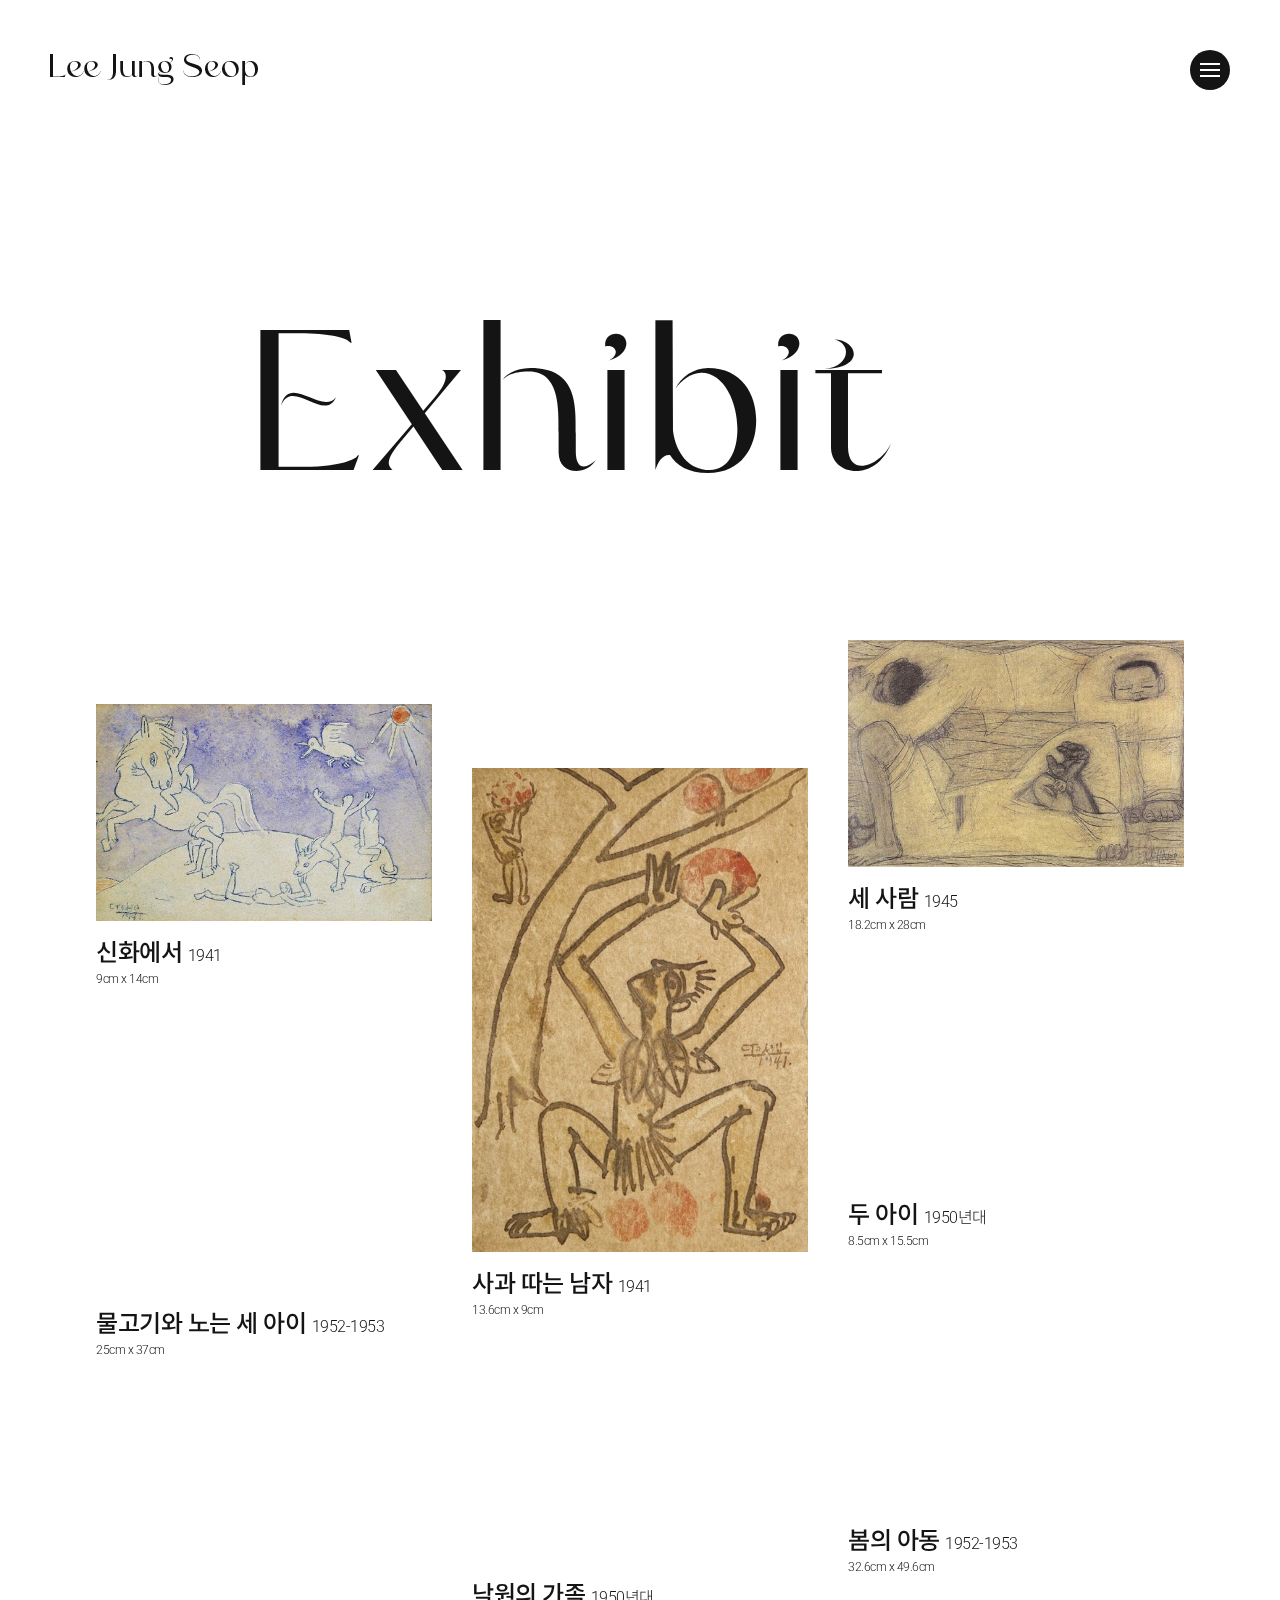
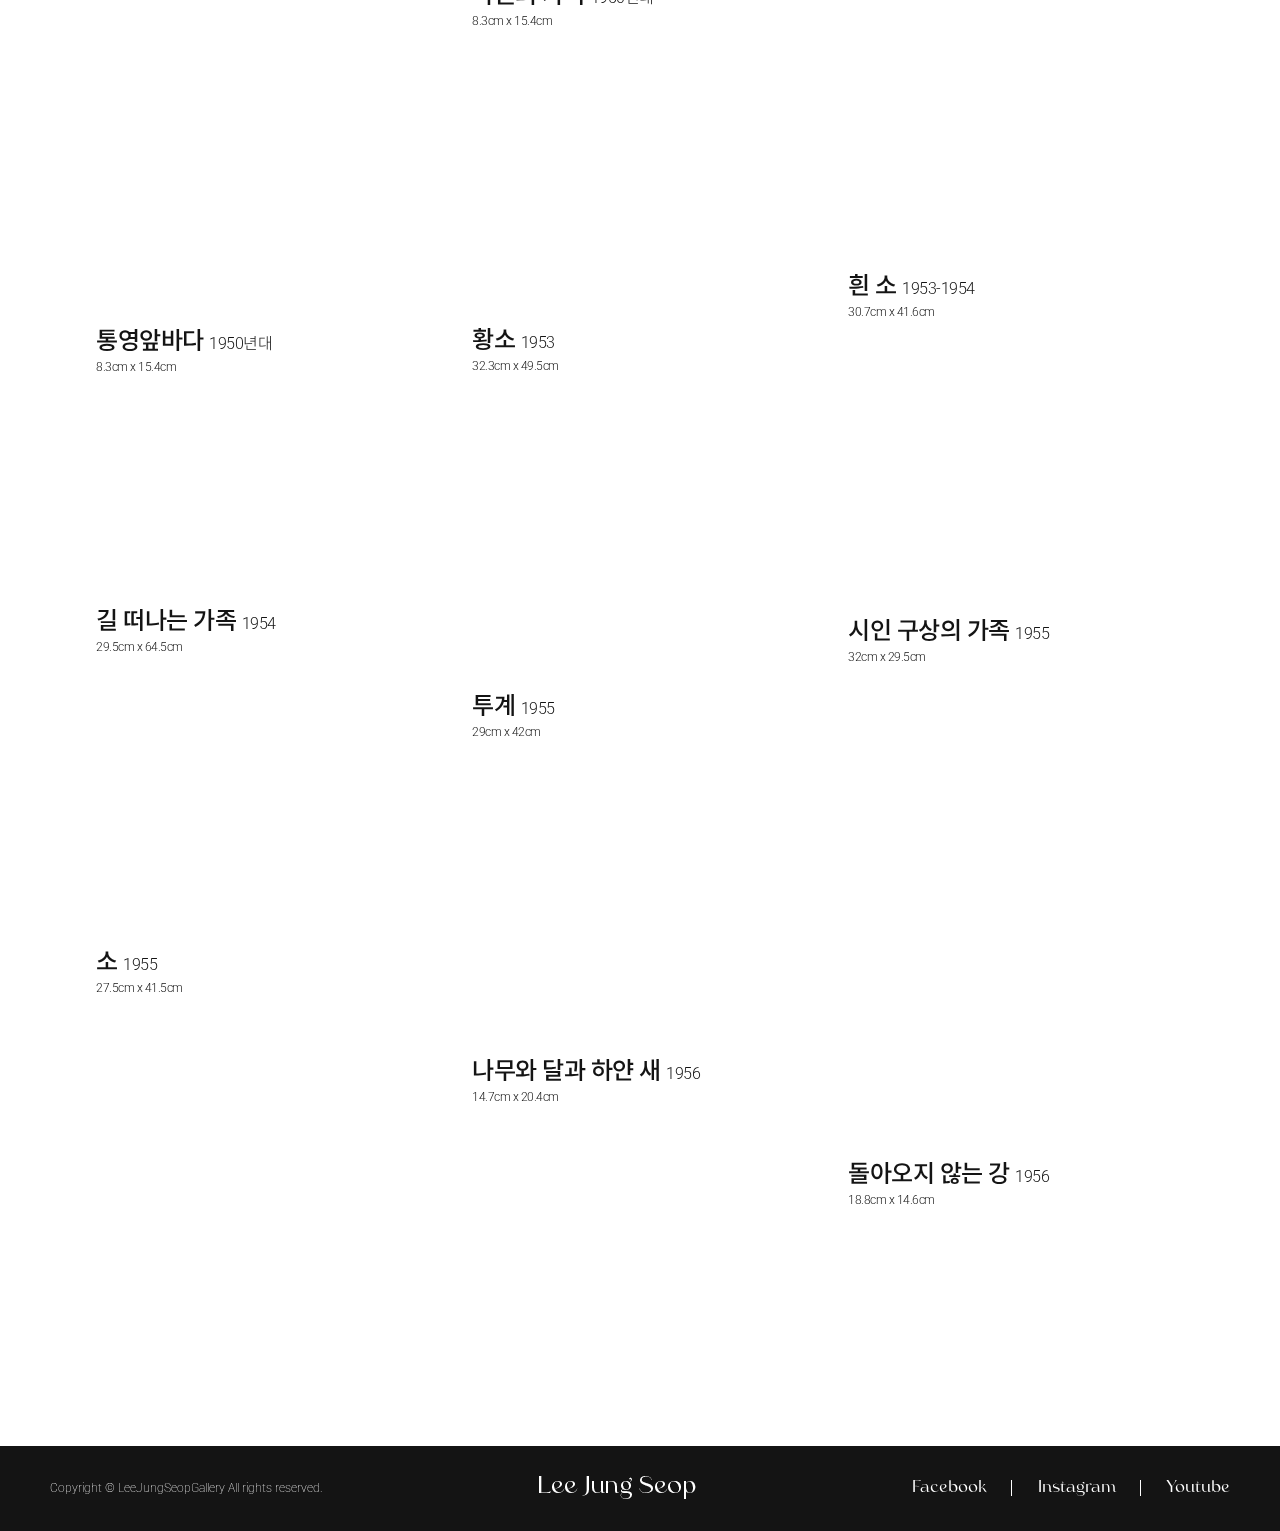
==== exhibit.html @ b24f0c72 "frist" ====
<!DOCTYPE html>
<html lang="en">
<head>
    <meta charset="UTF-8">
    <meta http-equiv="X-UA-Compatible" content="IE=edge">
    <meta name="viewport" content="width=device-width, initial-scale=1.0">
    <title>Lee Jung Seop Gallery</title>
    <script defer src="https://code.jquery.com/jquery-1.12.4.min.js"></script>
    <script defer src="https://unpkg.com/swiper@8/swiper-bundle.min.js"></script>
    <script defer src="js/common.js"></script>
    <script defer src="js/exhibit.js"></script>
    <link rel="stylesheet" href="https://unpkg.com/swiper@8/swiper-bundle.min.css"/>
    <link rel="stylesheet" href="css/import.css">
    <link rel="stylesheet" href="css/common.css">
    <link rel="stylesheet" href="css/exhibit.css">
</head>
<body>
    <header>
        <h1>
            <a href="./index.html"><img src="images/logo_bk.png" alt="logo_image"></a>
        </h1>
        <div class="menu">
            <span></span>
            <span></span>
            <span></span>
        </div>
    </header>

    <div class="menu_box">
        <div class="menu">
            <span></span>
            <span></span>
            <span></span>
        </div>
        <nav>
            <ul>
                <li><a href="./information.html" id="information" class="font">Info</a></li>
                <li><a href="./history.html" id="history" class="font">History</a></li>
                <li><a href="./exhibit.html" id="exhibit" class="font active">Exhibit</a></li>
            </ul>
        </nav>
        <div class="img_wrap">
            <div class="img_box information">
                <img src="images/nav_01.jpg" alt="Info_image">
            </div>
            <div class="img_box history">
                <img src="images/nav_02.jpg" alt="History_image">
            </div>
            <div class="img_box exhibit active">
                <img src="images/nav_03.jpg" alt="Exhibit_image">
            </div>
        </div>
    </div>
    
    <div class="cursor">
            <span></span>
            <span class="font">view</span>
        </div>
    </div>

    <section>
        <h3 class="font">Exhibit</h3>
        <div class="inner">
            <div class="first">
                <ul>
                    <li class="exhibit_01">
                        <figure>                            
                            <div class="img_box">
                                <img src="images/exhibit_01.jpg" alt="exhibit_images">
                            </div>
                            <figcaption>
                                <dl>
                                    <dt>신화에서 <span>1941</span></dt>
                                    <dd>9cm x 14cm</dd>
                                </dl>
                            </figcaption>        
                        </figure>
                    </li>
                    <li class="exhibit_02">
                        <figure>                            
                            <div class="img_box">
                                <img src="images/exhibit_02.jpg" alt="exhibit_images">
                            </div>
                            <figcaption>
                                <dl>
                                    <dt>물고기와 노는 세 아이 <span>1952-1953</span></dt>
                                    <dd>25cm x 37cm</dd>
                                </dl>
                            </figcaption>        
                        </figure>
                    </li>
                    <li class="exhibit_03">
                        <figure>                            
                            <div class="img_box">
                                <img src="images/exhibit_03.jpg" alt="exhibit_images">
                            </div>
                            <figcaption>
                                <dl>
                                    <dt>통영앞바다 <span>1950년대</span></dt>
                                    <dd>8.3cm x 15.4cm</dd>
                                </dl>
                            </figcaption>        
                        </figure>
                    </li>
                    <li class="exhibit_04">
                        <figure>                            
                            <div class="img_box">
                                <img src="images/exhibit_04.jpg" alt="exhibit_images">
                            </div>
                            <figcaption>
                                <dl>
                                    <dt>길 떠나는 가족 <span>1954</span></dt>
                                    <dd>29.5cm x 64.5cm</dd>
                                </dl>
                            </figcaption>        
                        </figure>
                    </li>
                    <li class="exhibit_05">
                        <figure>                            
                            <div class="img_box">
                                <img src="images/exhibit_05.jpg" alt="exhibit_images">
                            </div>
                            <figcaption>
                                <dl>
                                    <dt>소 <span>1955</span></dt>
                                    <dd>27.5cm x 41.5cm</dd>
                                </dl>
                            </figcaption>        
                        </figure>
                    </li>
                </ul>
            </div>
            <div class="middle">
                <ul>
                    <li class="exhibit_06">
                        <figure>                            
                            <div class="img_box">
                                <img src="images/exhibit_06.jpg" alt="exhibit_images">
                            </div>
                            <figcaption>
                                <dl>
                                    <dt>사과 따는 남자 <span>1941</span></dt>
                                    <dd>13.6cm x 9cm</dd>
                                </dl>
                            </figcaption>        
                        </figure>
                    </li>
                    <li class="exhibit_07">
                        <figure>                            
                            <div class="img_box">
                                <img src="images/exhibit_07.jpg" alt="exhibit_images">
                            </div>
                            <figcaption>
                                <dl>
                                    <dt>낙원의 가족 <span>1950년대</span></dt>
                                    <dd>8.3cm x 15.4cm</dd>
                                </dl>
                            </figcaption>        
                        </figure>
                    </li>
                    <li class="exhibit_08">
                        <figure>                            
                            <div class="img_box">
                                <img src="images/exhibit_08.jpg" alt="exhibit_images">
                            </div>
                            <figcaption>
                                <dl>
                                    <dt>황소 <span>1953</span></dt>
                                    <dd>32.3cm x 49.5cm</dd>
                                </dl>
                            </figcaption>        
                        </figure>
                    </li>
                    <li class="exhibit_09">
                        <figure>                            
                            <div class="img_box">
                                <img src="images/exhibit_09.jpg" alt="exhibit_images">
                            </div>
                            <figcaption>
                                <dl>
                                    <dt>투계 <span>1955</span></dt>
                                    <dd>29cm x 42cm</dd>
                                </dl>
                            </figcaption>        
                        </figure>
                    </li>
                    <li class="exhibit_10">
                        <figure>                            
                            <div class="img_box">
                                <img src="images/exhibit_10.jpg" alt="exhibit_images">
                            </div>
                            <figcaption>
                                <dl>
                                    <dt>나무와 달과 하얀 새 <span>1956</span></dt>
                                    <dd>14.7cm x 20.4cm</dd>
                                </dl>
                            </figcaption>        
                        </figure>
                    </li>
                </ul>
            </div>
            <div class="last">
                <ul>
                    <li class="exhibit_11">
                        <figure>                            
                            <div class="img_box">
                                <img src="images/exhibit_11.jpg" alt="exhibit_images">
                            </div>
                            <figcaption>
                                <dl>
                                    <dt>세 사람 <span>1945</span></dt>
                                    <dd>18.2cm x 28cm</dd>
                                </dl>
                            </figcaption>        
                        </figure>
                    </li>
                    <li class="exhibit_12">
                        <figure>                            
                            <div class="img_box">
                                <img src="images/exhibit_12.jpg" alt="exhibit_images">
                            </div>
                            <figcaption>
                                <dl>
                                    <dt>두 아이 <span>1950년대</span></dt>
                                    <dd>8.5cm x 15.5cm</dd>
                                </dl>
                            </figcaption>        
                        </figure>
                    </li>
                    <li class="exhibit_13">
                        <figure>                            
                            <div class="img_box">
                                <img src="images/exhibit_13.jpg" alt="exhibit_images">
                            </div>
                            <figcaption>
                                <dl>
                                    <dt>봄의 아동 <span>1952-1953</span></dt>
                                    <dd>32.6cm x 49.6cm</dd>
                                </dl>
                            </figcaption>        
                        </figure>
                    </li>
                    <li class="exhibit_14">
                        <figure>                            
                            <div class="img_box">
                                <img src="images/exhibit_14.jpg" alt="exhibit_images">
                            </div>
                            <figcaption>
                                <dl>
                                    <dt>흰 소 <span>1953-1954</span></dt>
                                    <dd>30.7cm x 41.6cm</dd>
                                </dl>
                            </figcaption>        
                        </figure>
                    </li>
                    <li class="exhibit_15">
                        <figure>                            
                            <div class="img_box">
                                <img src="images/exhibit_15.jpg" alt="exhibit_images">
                            </div>
                            <figcaption>
                                <dl>
                                    <dt>시인 구상의 가족 <span>1955</span></dt>
                                    <dd>32cm x 29.5cm</dd>
                                </dl>
                            </figcaption>        
                        </figure>
                    </li>
                    <li class="exhibit_16">
                        <figure>                            
                            <div class="img_box">
                                <img src="images/exhibit_16.jpg" alt="exhibit_images">
                            </div>
                            <figcaption>
                                <dl>
                                    <dt>돌아오지 않는 강 <span>1956</span></dt>
                                    <dd>18.8cm x 14.6cm</dd>
                                </dl>
                            </figcaption>        
                        </figure>
                    </li>
                </ul>
            </div>
        </div>
        <div class="view">
            <ul>
                <li class="exhibit_01">
                    <div class="logo">
                        <img src="images/logo_w.png" alt="logo_image">
                    </div>
                    <div class="img_box">
                        <img src="images/exhibit_02.jpg" alt="exhibit_view_image">
                    </div>
                    <div class="text">
                        <div>
                            <div class="tit">
                                <h4>물고기와 노는 세 아이</h4>
                                <span>1952-1953</span>
                            </div>
                            <dl>
                                <dt>기법</dt>
                                <dd>종이에 유채, 연필</dd>
                            </dl>                            
                            <dl>
                                <dt>크기</dt>
                                <dd>25cm x 37cm</dd>
                            </dl>  
                            <p>생을 일찍 마감한 첫째 아들에 대한 안타까움,<br>아내와 함께 일본으로 넘어간 두 아들을 그리워하는<br>이중섭의 속마음을 담아냈음을 알 수 있다.</p>                          
                        </div>
                        <span class="font">01</span>
                    </div>
                </li>
                <li class="exhibit_02">
                    <div class="logo">
                        <img src="images/logo_w.png" alt="logo_image">
                    </div>
                    <div class="img_box">
                        <img src="images/exhibit_02.jpg" alt="exhibit_view_image">
                    </div>
                    <div class="text">
                        <div>
                            <div class="tit">
                                <h4>물고기와 노는 세 아이</h4>
                                <span>1952-1953</span>
                            </div>
                            <dl>
                                <dt>기법</dt>
                                <dd>종이에 유채, 연필</dd>
                            </dl>                            
                            <dl>
                                <dt>크기</dt>
                                <dd>25cm x 37cm</dd>
                            </dl>  
                            <p>생을 일찍 마감한 첫째 아들에 대한 안타까움,<br>아내와 함께 일본으로 넘어간 두 아들을 그리워하는<br>이중섭의 속마음을 담아냈음을 알 수 있다.</p>                          
                        </div>
                        <span class="font">02</span>
                    </div>
                </li>
                <li class="exhibit_03">
                    <div class="logo">
                        <img src="images/logo_w.png" alt="logo_image">
                    </div>
                    <div class="img_box">
                        <img src="images/exhibit_02.jpg" alt="exhibit_view_image">
                    </div>
                    <div class="text">
                        <div>
                            <div class="tit">
                                <h4>물고기와 노는 세 아이</h4>
                                <span>1952-1953</span>
                            </div>
                            <dl>
                                <dt>기법</dt>
                                <dd>종이에 유채, 연필</dd>
                            </dl>                            
                            <dl>
                                <dt>크기</dt>
                                <dd>25cm x 37cm</dd>
                            </dl>  
                            <p>생을 일찍 마감한 첫째 아들에 대한 안타까움,<br>아내와 함께 일본으로 넘어간 두 아들을 그리워하는<br>이중섭의 속마음을 담아냈음을 알 수 있다.</p>                          
                        </div>
                        <span class="font">03</span>
                    </div>
                </li>
                <li class="exhibit_04">
                    <div class="logo">
                        <img src="images/logo_w.png" alt="logo_image">
                    </div>
                    <div class="img_box">
                        <img src="images/exhibit_02.jpg" alt="exhibit_view_image">
                    </div>
                    <div class="text">
                        <div>
                            <div class="tit">
                                <h4>물고기와 노는 세 아이</h4>
                                <span>1952-1953</span>
                            </div>
                            <dl>
                                <dt>기법</dt>
                                <dd>종이에 유채, 연필</dd>
                            </dl>                            
                            <dl>
                                <dt>크기</dt>
                                <dd>25cm x 37cm</dd>
                            </dl>  
                            <p>생을 일찍 마감한 첫째 아들에 대한 안타까움,<br>아내와 함께 일본으로 넘어간 두 아들을 그리워하는<br>이중섭의 속마음을 담아냈음을 알 수 있다.</p>                          
                        </div>
                        <span class="font">04</span>
                    </div>
                </li>
                <li class="exhibit_05">
                    <div class="logo">
                        <img src="images/logo_w.png" alt="logo_image">
                    </div>
                    <div class="img_box">
                        <img src="images/exhibit_02.jpg" alt="exhibit_view_image">
                    </div>
                    <div class="text">
                        <div>
                            <div class="tit">
                                <h4>물고기와 노는 세 아이</h4>
                                <span>1952-1953</span>
                            </div>
                            <dl>
                                <dt>기법</dt>
                                <dd>종이에 유채, 연필</dd>
                            </dl>                            
                            <dl>
                                <dt>크기</dt>
                                <dd>25cm x 37cm</dd>
                            </dl>  
                            <p>생을 일찍 마감한 첫째 아들에 대한 안타까움,<br>아내와 함께 일본으로 넘어간 두 아들을 그리워하는<br>이중섭의 속마음을 담아냈음을 알 수 있다.</p>                          
                        </div>
                        <span class="font">05</span>
                    </div>
                </li>
                <li class="exhibit_06">
                    <div class="logo">
                        <img src="images/logo_w.png" alt="logo_image">
                    </div>
                    <div class="img_box">
                        <img src="images/exhibit_02.jpg" alt="exhibit_view_image">
                    </div>
                    <div class="text">
                        <div>
                            <div class="tit">
                                <h4>물고기와 노는 세 아이</h4>
                                <span>1952-1953</span>
                            </div>
                            <dl>
                                <dt>기법</dt>
                                <dd>종이에 유채, 연필</dd>
                            </dl>                            
                            <dl>
                                <dt>크기</dt>
                                <dd>25cm x 37cm</dd>
                            </dl>  
                            <p>생을 일찍 마감한 첫째 아들에 대한 안타까움,<br>아내와 함께 일본으로 넘어간 두 아들을 그리워하는<br>이중섭의 속마음을 담아냈음을 알 수 있다.</p>                          
                        </div>
                        <span class="font">06</span>
                    </div>
                </li>
                <li class="exhibit_07">
                    <div class="logo">
                        <img src="images/logo_w.png" alt="logo_image">
                    </div>
                    <div class="img_box">
                        <img src="images/exhibit_02.jpg" alt="exhibit_view_image">
                    </div>
                    <div class="text">
                        <div>
                            <div class="tit">
                                <h4>물고기와 노는 세 아이</h4>
                                <span>1952-1953</span>
                            </div>
                            <dl>
                                <dt>기법</dt>
                                <dd>종이에 유채, 연필</dd>
                            </dl>                            
                            <dl>
                                <dt>크기</dt>
                                <dd>25cm x 37cm</dd>
                            </dl>  
                            <p>생을 일찍 마감한 첫째 아들에 대한 안타까움,<br>아내와 함께 일본으로 넘어간 두 아들을 그리워하는<br>이중섭의 속마음을 담아냈음을 알 수 있다.</p>                          
                        </div>
                        <span class="font">07</span>
                    </div>
                </li>
                <li class="exhibit_08">
                    <div class="logo">
                        <img src="images/logo_w.png" alt="logo_image">
                    </div>
                    <div class="img_box">
                        <img src="images/exhibit_02.jpg" alt="exhibit_view_image">
                    </div>
                    <div class="text">
                        <div>
                            <div class="tit">
                                <h4>물고기와 노는 세 아이</h4>
                                <span>1952-1953</span>
                            </div>
                            <dl>
                                <dt>기법</dt>
                                <dd>종이에 유채, 연필</dd>
                            </dl>                            
                            <dl>
                                <dt>크기</dt>
                                <dd>25cm x 37cm</dd>
                            </dl>  
                            <p>생을 일찍 마감한 첫째 아들에 대한 안타까움,<br>아내와 함께 일본으로 넘어간 두 아들을 그리워하는<br>이중섭의 속마음을 담아냈음을 알 수 있다.</p>                          
                        </div>
                        <span class="font">08</span>
                    </div>
                </li>
                <li class="exhibit_09">
                    <div class="logo">
                        <img src="images/logo_w.png" alt="logo_image">
                    </div>
                    <div class="img_box">
                        <img src="images/exhibit_02.jpg" alt="exhibit_view_image">
                    </div>
                    <div class="text">
                        <div>
                            <div class="tit">
                                <h4>물고기와 노는 세 아이</h4>
                                <span>1952-1953</span>
                            </div>
                            <dl>
                                <dt>기법</dt>
                                <dd>종이에 유채, 연필</dd>
                            </dl>                            
                            <dl>
                                <dt>크기</dt>
                                <dd>25cm x 37cm</dd>
                            </dl>  
                            <p>생을 일찍 마감한 첫째 아들에 대한 안타까움,<br>아내와 함께 일본으로 넘어간 두 아들을 그리워하는<br>이중섭의 속마음을 담아냈음을 알 수 있다.</p>                          
                        </div>
                        <span class="font">09</span>
                    </div>
                </li>
                <li class="exhibit_10">
                    <div class="logo">
                        <img src="images/logo_w.png" alt="logo_image">
                    </div>
                    <div class="img_box">
                        <img src="images/exhibit_02.jpg" alt="exhibit_view_image">
                    </div>
                    <div class="text">
                        <div>
                            <div class="tit">
                                <h4>물고기와 노는 세 아이</h4>
                                <span>1952-1953</span>
                            </div>
                            <dl>
                                <dt>기법</dt>
                                <dd>종이에 유채, 연필</dd>
                            </dl>                            
                            <dl>
                                <dt>크기</dt>
                                <dd>25cm x 37cm</dd>
                            </dl>  
                            <p>생을 일찍 마감한 첫째 아들에 대한 안타까움,<br>아내와 함께 일본으로 넘어간 두 아들을 그리워하는<br>이중섭의 속마음을 담아냈음을 알 수 있다.</p>                          
                        </div>
                        <span class="font">10</span>
                    </div>
                </li>
                <li class="exhibit_11">
                    <div class="logo">
                        <img src="images/logo_w.png" alt="logo_image">
                    </div>
                    <div class="img_box">
                        <img src="images/exhibit_02.jpg" alt="exhibit_view_image">
                    </div>
                    <div class="text">
                        <div>
                            <div class="tit">
                                <h4>물고기와 노는 세 아이</h4>
                                <span>1952-1953</span>
                            </div>
                            <dl>
                                <dt>기법</dt>
                                <dd>종이에 유채, 연필</dd>
                            </dl>                            
                            <dl>
                                <dt>크기</dt>
                                <dd>25cm x 37cm</dd>
                            </dl>  
                            <p>생을 일찍 마감한 첫째 아들에 대한 안타까움,<br>아내와 함께 일본으로 넘어간 두 아들을 그리워하는<br>이중섭의 속마음을 담아냈음을 알 수 있다.</p>                          
                        </div>
                        <span class="font">11</span>
                    </div>
                </li>
                <li class="exhibit_12">
                    <div class="logo">
                        <img src="images/logo_w.png" alt="logo_image">
                    </div>
                    <div class="img_box">
                        <img src="images/exhibit_02.jpg" alt="exhibit_view_image">
                    </div>
                    <div class="text">
                        <div>
                            <div class="tit">
                                <h4>물고기와 노는 세 아이</h4>
                                <span>1952-1953</span>
                            </div>
                            <dl>
                                <dt>기법</dt>
                                <dd>종이에 유채, 연필</dd>
                            </dl>                            
                            <dl>
                                <dt>크기</dt>
                                <dd>25cm x 37cm</dd>
                            </dl>  
                            <p>생을 일찍 마감한 첫째 아들에 대한 안타까움,<br>아내와 함께 일본으로 넘어간 두 아들을 그리워하는<br>이중섭의 속마음을 담아냈음을 알 수 있다.</p>                          
                        </div>
                        <span class="font">12</span>
                    </div>
                </li>
                <li class="exhibit_13">
                    <div class="logo">
                        <img src="images/logo_w.png" alt="logo_image">
                    </div>
                    <div class="img_box">
                        <img src="images/exhibit_02.jpg" alt="exhibit_view_image">
                    </div>
                    <div class="text">
                        <div>
                            <div class="tit">
                                <h4>물고기와 노는 세 아이</h4>
                                <span>1952-1953</span>
                            </div>
                            <dl>
                                <dt>기법</dt>
                                <dd>종이에 유채, 연필</dd>
                            </dl>                            
                            <dl>
                                <dt>크기</dt>
                                <dd>25cm x 37cm</dd>
                            </dl>  
                            <p>생을 일찍 마감한 첫째 아들에 대한 안타까움,<br>아내와 함께 일본으로 넘어간 두 아들을 그리워하는<br>이중섭의 속마음을 담아냈음을 알 수 있다.</p>                          
                        </div>
                        <span class="font">13</span>
                    </div>
                </li>
                <li class="exhibit_14">
                    <div class="logo">
                        <img src="images/logo_w.png" alt="logo_image">
                    </div>
                    <div class="img_box">
                        <img src="images/exhibit_02.jpg" alt="exhibit_view_image">
                    </div>
                    <div class="text">
                        <div>
                            <div class="tit">
                                <h4>물고기와 노는 세 아이</h4>
                                <span>1952-1953</span>
                            </div>
                            <dl>
                                <dt>기법</dt>
                                <dd>종이에 유채, 연필</dd>
                            </dl>                            
                            <dl>
                                <dt>크기</dt>
                                <dd>25cm x 37cm</dd>
                            </dl>  
                            <p>생을 일찍 마감한 첫째 아들에 대한 안타까움,<br>아내와 함께 일본으로 넘어간 두 아들을 그리워하는<br>이중섭의 속마음을 담아냈음을 알 수 있다.</p>                          
                        </div>
                        <span class="font">14</span>
                    </div>
                </li>
                <li class="exhibit_15">
                    <div class="logo">
                        <img src="images/logo_w.png" alt="logo_image">
                    </div>
                    <div class="img_box">
                        <img src="images/exhibit_02.jpg" alt="exhibit_view_image">
                    </div>
                    <div class="text">
                        <div>
                            <div class="tit">
                                <h4>물고기와 노는 세 아이</h4>
                                <span>1952-1953</span>
                            </div>
                            <dl>
                                <dt>기법</dt>
                                <dd>종이에 유채, 연필</dd>
                            </dl>                            
                            <dl>
                                <dt>크기</dt>
                                <dd>25cm x 37cm</dd>
                            </dl>  
                            <p>생을 일찍 마감한 첫째 아들에 대한 안타까움,<br>아내와 함께 일본으로 넘어간 두 아들을 그리워하는<br>이중섭의 속마음을 담아냈음을 알 수 있다.</p>                          
                        </div>
                        <span class="font">15</span>
                    </div>
                </li>
                <li class="exhibit_16">
                    <div class="logo">
                        <img src="images/logo_w.png" alt="logo_image">
                    </div>
                    <div class="img_box">
                        <img src="images/exhibit_02.jpg" alt="exhibit_view_image">
                    </div>
                    <div class="text">
                        <div>
                            <div class="tit">
                                <h4>물고기와 노는 세 아이</h4>
                                <span>1952-1953</span>
                            </div>
                            <dl>
                                <dt>기법</dt>
                                <dd>종이에 유채, 연필</dd>
                            </dl>                            
                            <dl>
                                <dt>크기</dt>
                                <dd>25cm x 37cm</dd>
                            </dl>  
                            <p>생을 일찍 마감한 첫째 아들에 대한 안타까움,<br>아내와 함께 일본으로 넘어간 두 아들을 그리워하는<br>이중섭의 속마음을 담아냈음을 알 수 있다.</p>                          
                        </div>
                        <span class="font">16</span>
                    </div>
                </li>
            </ul>
        </div>
    </section>

    <footer>
        <p>Copyright © LeeJungSeopGallery All rights reserved.</p>
        <h2>
            <a href="./index.html"><img src="images/logo_w.png" alt="logo_image"></a>
        </h2>
        <nav>
            <ul>
                <li><a href="###" class="font">Facebook</a></li>
                <li><a href="###" class="font">Instagram</a></li>
                <li><a href="###" class="font">Youtube</a></li>
            </ul>
        </nav>
    </footer>
</body>
</html>
---- css/import.css ----
@import url("reset.css");
@import url("font.css");
---- css/common.css ----
*{box-sizing: border-box;}
html{font-size: 62.5%;}
body{overflow-x: hidden;}
body::-webkit-scrollbar{width: 8px;}
body::-webkit-scrollbar-track{background-color: transparent;}
body::-webkit-scrollbar-thumb{border-radius: 8px; background-color: #969696;}
    
.font{font-family: 'Argue DEMO'; letter-spacing: -2px;}

header{position: fixed; z-index: 999; width: 100%; padding: 5.0rem 5.0rem 0; display: flex; align-items: center; justify-content: space-between;}
header h1{display: inline-block;}
header h1 a{display: inline-block;}
header h1 a img{width: 100%;}
header .menu{display: flex; flex-direction: column; justify-content: center; align-items: center; width: 40px; height: 40px; border-radius: 40px; background-color: #141414; cursor: pointer;}
header .menu span{display: block; width: 20px; height: 2px; background-color: #fff;}
header .menu span:not(:last-child){margin-bottom: 4px;}

.menu_box{position: fixed; z-index: -999; width: 100%; height: 100%; background-color: #141414; transition-duration: 0.6s; opacity: 0;}
.menu_box .menu{position: absolute; z-index: 9999; top: 5.0rem; right: 5.0rem; display: flex; flex-direction: column; justify-content: center; align-items: center; width: 40px; height: 40px; border-radius: 40px; background-color: #141414; cursor: pointer; transition-duration: 0.6s;}
.menu_box .menu span{display: block; width: 20px; height: 2px; background-color: #fff; transition-duration: 0.6s;}
.menu_box .menu span:not(:last-child){margin-bottom: 4px;}
.menu_box nav{position: relative; width: 100%; height: 100%;}
.menu_box nav ul{position: absolute; top: 50%; transform: translateY(-50%); width: 100%; padding: 0 9.6rem;}
.menu_box nav ul li{display: block; padding: 6.4rem 0 2.0rem;}
.menu_box nav ul li:not(:last-child){border-bottom: 1px solid #969696;}
.menu_box nav ul li a{display: inline-block; font-size: 20.0rem; color: #fff; transition-duration: 0.4s;}
.menu_box nav ul li a:hover,.menu_box nav ul li a.active{color: #141414; text-shadow: -1px -1px 0 #fff, 1px -1px 0 #fff, -1px 1px 0 #fff, 1px 1px 0 #fff; }
.menu_box .img_wrap .img_box{position: absolute; top: 50%; right: 24.4rem; transform: translateY(-50%); transition-duration: 0.4s; opacity: 0;}
.menu_box .img_wrap .img_box.active{opacity: 1;}
.menu_box .img_wrap .img_box img{width: 100%;}
.menu_box.active{z-index: 9999; opacity: 1;}
.menu_box.active .menu{border: 1px solid #fff;}
.menu_box.active .menu span:nth-child(1){transform: rotate(45deg) translate3d(4px,3px,0);}
.menu_box.active .menu span:nth-child(2){opacity: 0;}
.menu_box.active .menu span:nth-child(3){transform: rotate(-45deg) translate3d(5px,-5px,0);}

.cursor{position: absolute; z-index: 9999; display: flex; align-items: center; justify-content: center; opacity: 0;}
.cursor span:nth-child(1){width: 32px; height: 32px; border-radius: 200px; background-color: #141414; transition-duration: 0.6s;}
.cursor span:nth-child(2){position: absolute; color: #fff; font-size: 2.4rem; text-align: center; transform: translateY(20px); opacity: 0;}
.cursor.active span:nth-child(1){width: 120px; height: 120px;}
.cursor.active span:nth-child(2){transform: translateY(0px); transition-duration: 0.6s; transition-delay: 0.3s; opacity: 1;}

section{padding: 32.0rem 0 24.0rem;}
section h3{padding: 0 0 12.0rem 24.4rem; font-size: 20.0rem; transform: translateY(80px); transition-duration: 0.6s; opacity: 0;}
section h3.active{transform: translateY(0px); opacity: 1;}

footer{display: flex; align-items: center; justify-content: space-between; padding: 3.0rem 5.0rem; background-color: #141414;}
footer p{color: #fff; font-size: 1.2rem; font-weight: 100; letter-spacing: 0;}
footer h2 a{display: inline-block;}
footer h2 a img{width: 100%;}
footer nav ul li{display: inline-block;}
footer nav ul li:nth-child(1) a{padding: 0 2.4rem 0 0; border-right: 1px solid #fff;}
footer nav ul li:nth-child(2) a{padding: 0 2.4rem 0 2.4rem; border-right: 1px solid #fff;}
footer nav ul li:nth-child(3) a{padding: 0 0 0 2.4rem;}
footer nav ul li a.font{color: #fff; font-size: 1.6rem; letter-spacing: 0px;}
---- css/exhibit.css ----
html, body{height: 100%;}
section .inner{display: flex; justify-content: space-between; padding: 0 9.6rem;}
section .inner > div:not(:last-child){margin-right: 4.0rem;}
section .inner > div ul li:not(:last-child){margin-bottom: 6.4rem;}
section .inner > div ul li figure .img_box{margin-bottom: 1.6rem; display: inline-block; overflow: hidden; transform: translateY(80px); transition-duration: 0.6s; opacity: 0;}
section .inner > div ul li figure .img_box img{width: 100%; transform: scale(1.15); transition-duration: 0.6s; transition-delay: 0.6s; cursor: pointer;}
section .inner > div ul li figure .img_box img:hover{transform: scale(1.1); transition-duration: 0.6s;}
section .inner > div.first ul li:first-child figure .img_box img{transition-delay: 0.9s;}
section .inner > div.middle ul li:first-child figure .img_box{transition-delay: 0.3s;}
section .inner > div.middle ul li:first-child figure .img_box img{transition-delay: 0.9s;}
section .inner > div.last ul li:first-child figure .img_box{transition-delay: 0.6s;}
section .inner > div.last ul li:first-child figure .img_box img{transition-delay: 0.9s;}
section .inner > div ul li figure figcaption{cursor: pointer;}
section .inner > div ul li figure figcaption dl dt{margin-bottom: 0.8rem; font-size: 2.4rem; font-weight: 500;}
section .inner > div ul li figure figcaption dl dt span{font-size: 1.6rem;}
section .inner > div ul li figure figcaption dl dd{font-size: 1.2rem;}
section .inner .first{padding-top: 6.4rem;}
section .inner .middle{padding-top: 12.8rem;}
section .view{display: none; position: fixed; z-index: 999; top: 0; left: 0; width: 100%; height: 100%; background-color: #141414;}
section .view ul{display: flex; justify-content: center; align-items: center; width: 100%; height: 100%;}
section .view ul li{display: none; width: 100%; height: 100%;}
section .view ul li .logo{display: flex; align-items: center; justify-content: center; width: 9.6rem; height: 100%;}
section .view ul li .logo img{width: auto; transform: rotate(-90deg);}
section .view ul li .img_box{overflow: hidden; display: flex; align-items: center; justify-content: center; width: 59.17%;}
section .view ul li .img_box img{transform: scale(2.5); object-fit: cover;}
section .view ul li .text{position: relative; width: 35.83%; margin-top: 16.0rem; border: 1px solid #969696; border-width: 1px 0 0;}
section .view ul li .text > div{padding: 12.0rem 0 16.0rem 12.0rem; border: 1px solid #969696; border-width: 0 0 1px;} 
section .view ul li .text > div .tit{margin-bottom: 6.4rem;}
section .view ul li .text > div .tit h4{margin-bottom: 1.6rem; color: #fff; font-size: 3.2rem; font-weight: 500;}
section .view ul li .text > div .tit span{color: #fff; font-size: 1.6rem;}
section .view ul li .text > div dl:nth-of-type(1){margin-bottom: 2.4rem;}
section .view ul li .text > div dl:nth-of-type(2){margin-bottom: 6.4rem;}
section .view ul li .text > div dl dt{display: inline-block; margin-right: 2.4rem; color: #fff; font-size: 1.6rem; font-weight: 500;}
section .view ul li .text > div dl dd{display: inline-block; color: #fff; font-size: 1.6rem;}
section .view ul li .text > div p{color: #fff; font-size: 1.6rem; line-height: 2.8rem;}
section .view ul li .text > span{position: absolute; bottom: -64px; left: 12.0rem; color: #fff; font-size: 20.0rem;}

/* active */
section .inner > div .img_box.active{transform: translateY(0px); opacity: 1;}
section .inner > div .img_box.active img{transform: scale(1.0);}
section .view ul li.active{display: flex;}



/* 
슬라이드 애니메이션 속도 불규칙(js 로딩 문제)
스크롤 시 마우스 이미지 끊김
더보기 부모 라인 덮을 수 있는지
view 이미지 오브젝트핏 안됨 / 마우스 이동 시 이미지 따라가기
mouseClick li 클릭 시 class명 attr, 한번 클릭 시 정상, 두번클릭 시 active 붙음
*/
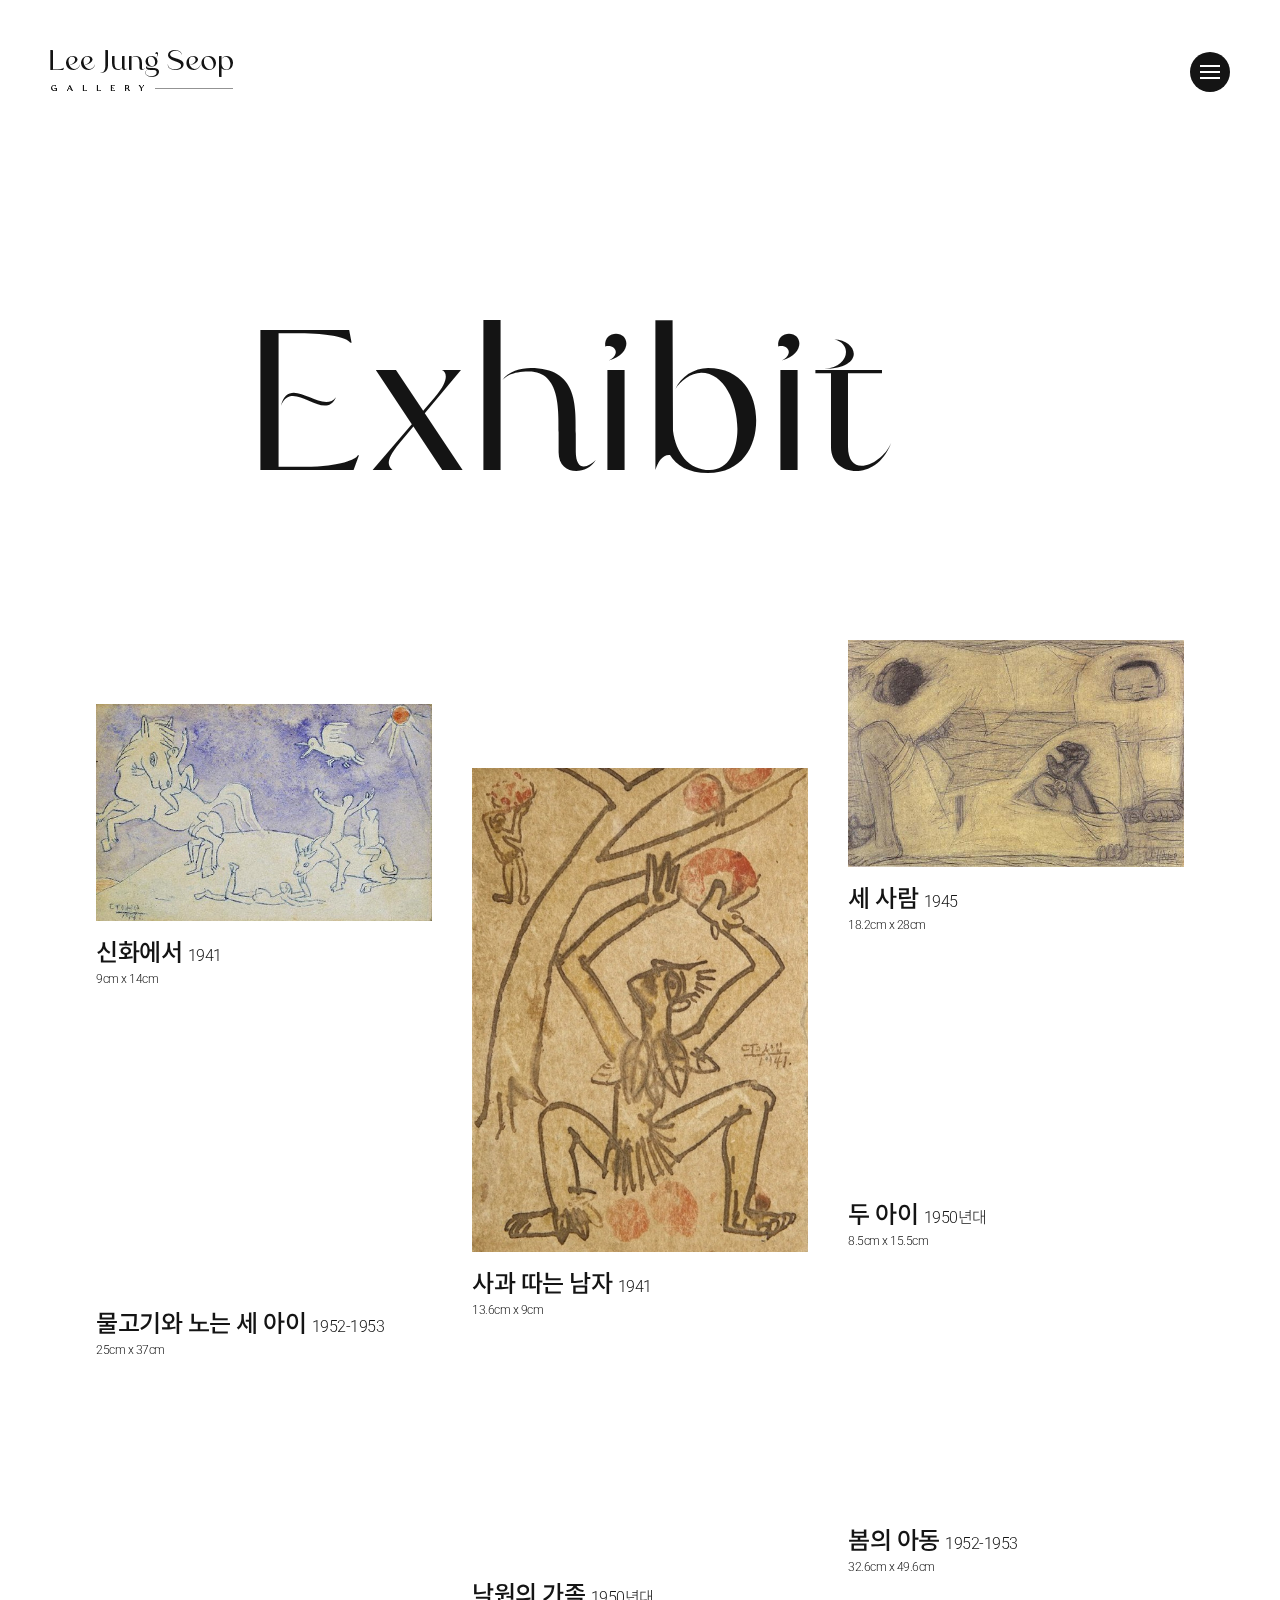
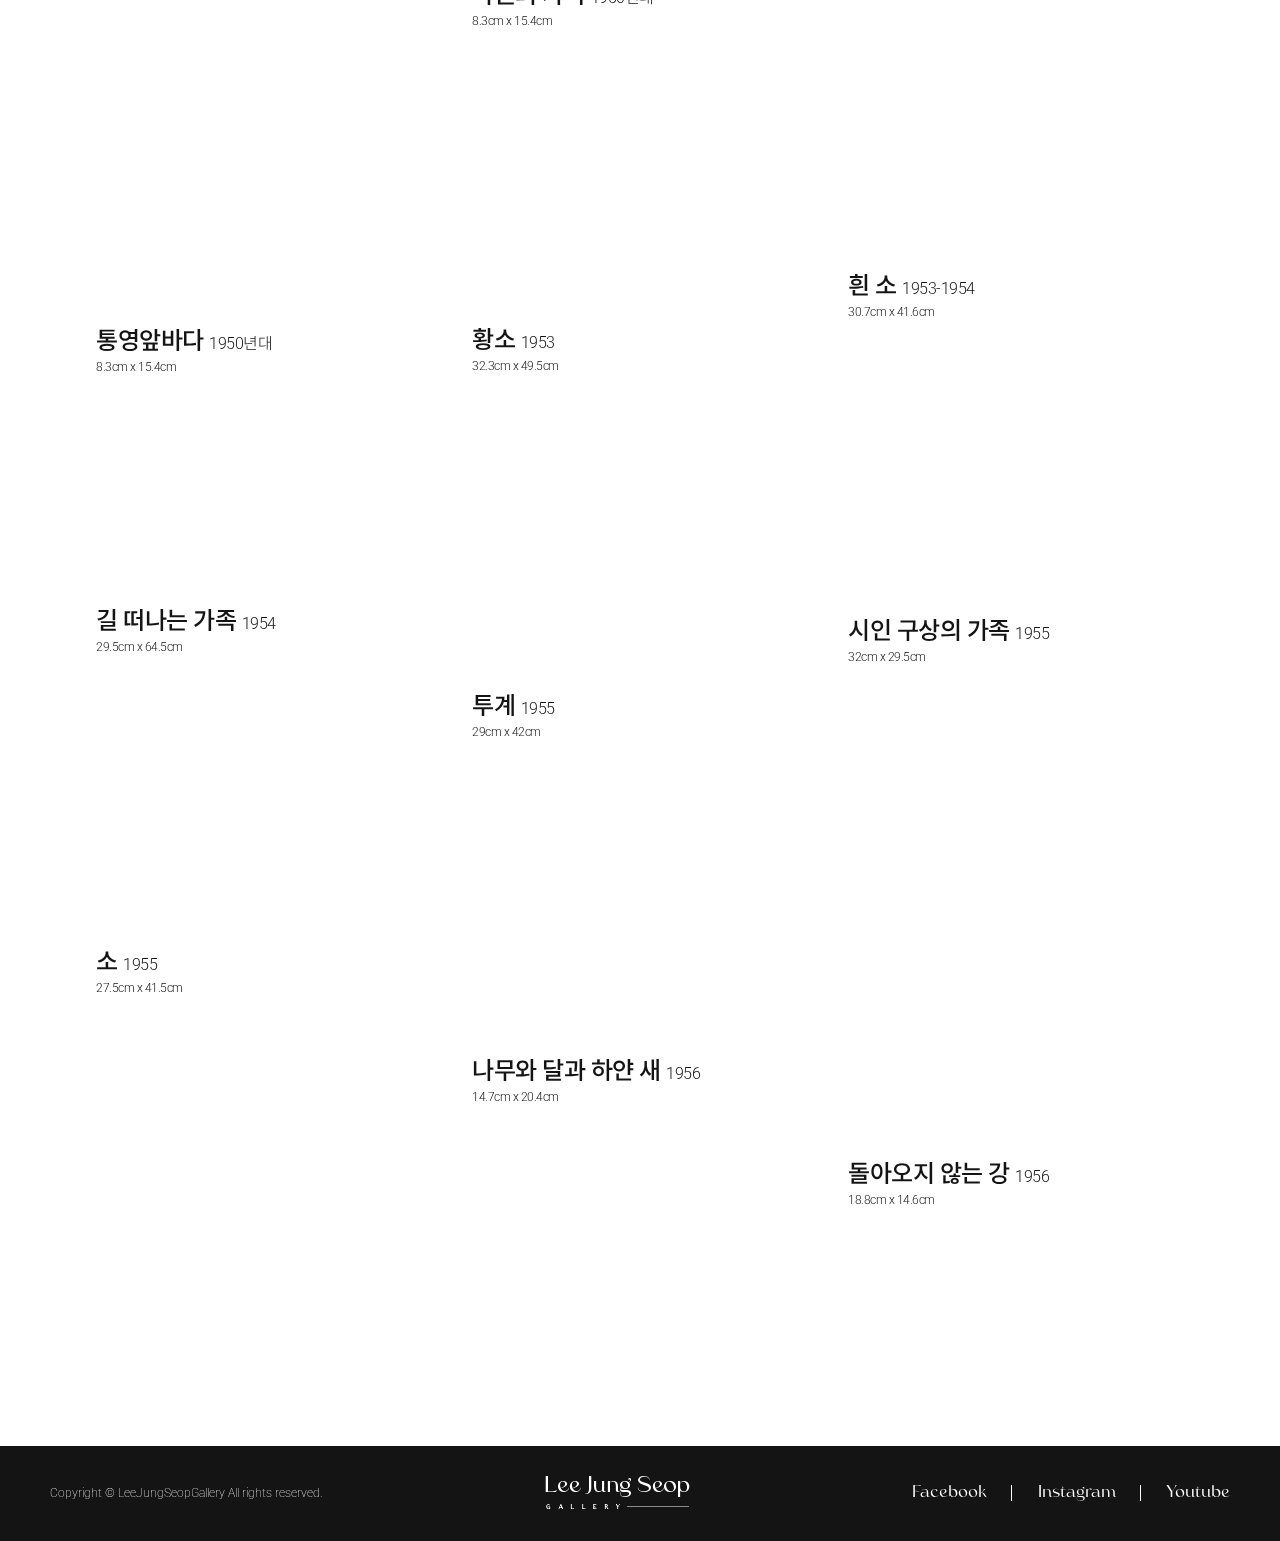
==== commit c279636c: "02.24" ====
--- a/exhibit.html
+++ b/exhibit.html
@@ -10,7 +10,8 @@
     <script defer src="js/common.js"></script>
     <script defer src="js/exhibit.js"></script>
     <link rel="stylesheet" href="https://unpkg.com/swiper@8/swiper-bundle.min.css"/>
-    <link rel="stylesheet" href="css/import.css">
+    <link rel="stylesheet" href="css/reset.css">
+    <link rel="stylesheet" href="css/font.css">
     <link rel="stylesheet" href="css/common.css">
     <link rel="stylesheet" href="css/exhibit.css">
 </head>
@@ -63,7 +64,7 @@
         <div class="inner">
             <div class="first">
                 <ul>
-                    <li class="exhibit_01">
+                    <li id="exhibit_01">
                         <figure>                            
                             <div class="img_box">
                                 <img src="images/exhibit_01.jpg" alt="exhibit_images">
@@ -76,7 +77,7 @@
                             </figcaption>        
                         </figure>
                     </li>
-                    <li class="exhibit_02">
+                    <li id="exhibit_02">
                         <figure>                            
                             <div class="img_box">
                                 <img src="images/exhibit_02.jpg" alt="exhibit_images">
@@ -89,7 +90,7 @@
                             </figcaption>        
                         </figure>
                     </li>
-                    <li class="exhibit_03">
+                    <li id="exhibit_03">
                         <figure>                            
                             <div class="img_box">
                                 <img src="images/exhibit_03.jpg" alt="exhibit_images">
@@ -102,7 +103,7 @@
                             </figcaption>        
                         </figure>
                     </li>
-                    <li class="exhibit_04">
+                    <li id="exhibit_04">
                         <figure>                            
                             <div class="img_box">
                                 <img src="images/exhibit_04.jpg" alt="exhibit_images">
@@ -115,7 +116,7 @@
                             </figcaption>        
                         </figure>
                     </li>
-                    <li class="exhibit_05">
+                    <li id="exhibit_05">
                         <figure>                            
                             <div class="img_box">
                                 <img src="images/exhibit_05.jpg" alt="exhibit_images">
@@ -132,7 +133,7 @@
             </div>
             <div class="middle">
                 <ul>
-                    <li class="exhibit_06">
+                    <li id="exhibit_06">
                         <figure>                            
                             <div class="img_box">
                                 <img src="images/exhibit_06.jpg" alt="exhibit_images">
@@ -145,7 +146,7 @@
                             </figcaption>        
                         </figure>
                     </li>
-                    <li class="exhibit_07">
+                    <li id="exhibit_07">
                         <figure>                            
                             <div class="img_box">
                                 <img src="images/exhibit_07.jpg" alt="exhibit_images">
@@ -158,7 +159,7 @@
                             </figcaption>        
                         </figure>
                     </li>
-                    <li class="exhibit_08">
+                    <li id="exhibit_08">
                         <figure>                            
                             <div class="img_box">
                                 <img src="images/exhibit_08.jpg" alt="exhibit_images">
@@ -171,7 +172,7 @@
                             </figcaption>        
                         </figure>
                     </li>
-                    <li class="exhibit_09">
+                    <li id="exhibit_09">
                         <figure>                            
                             <div class="img_box">
                                 <img src="images/exhibit_09.jpg" alt="exhibit_images">
@@ -184,7 +185,7 @@
                             </figcaption>        
                         </figure>
                     </li>
-                    <li class="exhibit_10">
+                    <li id="exhibit_10">
                         <figure>                            
                             <div class="img_box">
                                 <img src="images/exhibit_10.jpg" alt="exhibit_images">
@@ -201,7 +202,7 @@
             </div>
             <div class="last">
                 <ul>
-                    <li class="exhibit_11">
+                    <li id="exhibit_11">
                         <figure>                            
                             <div class="img_box">
                                 <img src="images/exhibit_11.jpg" alt="exhibit_images">
@@ -214,7 +215,7 @@
                             </figcaption>        
                         </figure>
                     </li>
-                    <li class="exhibit_12">
+                    <li id="exhibit_12">
                         <figure>                            
                             <div class="img_box">
                                 <img src="images/exhibit_12.jpg" alt="exhibit_images">
@@ -227,7 +228,7 @@
                             </figcaption>        
                         </figure>
                     </li>
-                    <li class="exhibit_13">
+                    <li id="exhibit_13">
                         <figure>                            
                             <div class="img_box">
                                 <img src="images/exhibit_13.jpg" alt="exhibit_images">
@@ -240,7 +241,7 @@
                             </figcaption>        
                         </figure>
                     </li>
-                    <li class="exhibit_14">
+                    <li id="exhibit_14">
                         <figure>                            
                             <div class="img_box">
                                 <img src="images/exhibit_14.jpg" alt="exhibit_images">
@@ -253,7 +254,7 @@
                             </figcaption>        
                         </figure>
                     </li>
-                    <li class="exhibit_15">
+                    <li id="exhibit_15">
                         <figure>                            
                             <div class="img_box">
                                 <img src="images/exhibit_15.jpg" alt="exhibit_images">
@@ -266,7 +267,7 @@
                             </figcaption>        
                         </figure>
                     </li>
-                    <li class="exhibit_16">
+                    <li id="exhibit_16">
                         <figure>                            
                             <div class="img_box">
                                 <img src="images/exhibit_16.jpg" alt="exhibit_images">
@@ -305,7 +306,7 @@
                                 <dt>크기</dt>
                                 <dd>25cm x 37cm</dd>
                             </dl>  
-                            <p>생을 일찍 마감한 첫째 아들에 대한 안타까움,<br>아내와 함께 일본으로 넘어간 두 아들을 그리워하는<br>이중섭의 속마음을 담아냈음을 알 수 있다.</p>                          
+                            <p>생을 일찍 마감한 첫째 아들에 대한 안타까움,<br />아내와 함께 일본으로 넘어간 두 아들을 그리워하는<br />이중섭의 속마음을 담아냈음을 알 수 있다.</p>                          
                         </div>
                         <span class="font">01</span>
                     </div>
@@ -331,7 +332,7 @@
                                 <dt>크기</dt>
                                 <dd>25cm x 37cm</dd>
                             </dl>  
-                            <p>생을 일찍 마감한 첫째 아들에 대한 안타까움,<br>아내와 함께 일본으로 넘어간 두 아들을 그리워하는<br>이중섭의 속마음을 담아냈음을 알 수 있다.</p>                          
+                            <p>생을 일찍 마감한 첫째 아들에 대한 안타까움,<br />아내와 함께 일본으로 넘어간 두 아들을 그리워하는<br />이중섭의 속마음을 담아냈음을 알 수 있다.</p>                          
                         </div>
                         <span class="font">02</span>
                     </div>
@@ -357,7 +358,7 @@
                                 <dt>크기</dt>
                                 <dd>25cm x 37cm</dd>
                             </dl>  
-                            <p>생을 일찍 마감한 첫째 아들에 대한 안타까움,<br>아내와 함께 일본으로 넘어간 두 아들을 그리워하는<br>이중섭의 속마음을 담아냈음을 알 수 있다.</p>                          
+                            <p>생을 일찍 마감한 첫째 아들에 대한 안타까움,<br />아내와 함께 일본으로 넘어간 두 아들을 그리워하는<br />이중섭의 속마음을 담아냈음을 알 수 있다.</p>                          
                         </div>
                         <span class="font">03</span>
                     </div>
@@ -383,7 +384,7 @@
                                 <dt>크기</dt>
                                 <dd>25cm x 37cm</dd>
                             </dl>  
-                            <p>생을 일찍 마감한 첫째 아들에 대한 안타까움,<br>아내와 함께 일본으로 넘어간 두 아들을 그리워하는<br>이중섭의 속마음을 담아냈음을 알 수 있다.</p>                          
+                            <p>생을 일찍 마감한 첫째 아들에 대한 안타까움,<br />아내와 함께 일본으로 넘어간 두 아들을 그리워하는<br />이중섭의 속마음을 담아냈음을 알 수 있다.</p>                          
                         </div>
                         <span class="font">04</span>
                     </div>
@@ -409,7 +410,7 @@
                                 <dt>크기</dt>
                                 <dd>25cm x 37cm</dd>
                             </dl>  
-                            <p>생을 일찍 마감한 첫째 아들에 대한 안타까움,<br>아내와 함께 일본으로 넘어간 두 아들을 그리워하는<br>이중섭의 속마음을 담아냈음을 알 수 있다.</p>                          
+                            <p>생을 일찍 마감한 첫째 아들에 대한 안타까움,<br />아내와 함께 일본으로 넘어간 두 아들을 그리워하는<br />이중섭의 속마음을 담아냈음을 알 수 있다.</p>                          
                         </div>
                         <span class="font">05</span>
                     </div>
@@ -435,7 +436,7 @@
                                 <dt>크기</dt>
                                 <dd>25cm x 37cm</dd>
                             </dl>  
-                            <p>생을 일찍 마감한 첫째 아들에 대한 안타까움,<br>아내와 함께 일본으로 넘어간 두 아들을 그리워하는<br>이중섭의 속마음을 담아냈음을 알 수 있다.</p>                          
+                            <p>생을 일찍 마감한 첫째 아들에 대한 안타까움,<br />아내와 함께 일본으로 넘어간 두 아들을 그리워하는<br />이중섭의 속마음을 담아냈음을 알 수 있다.</p>                          
                         </div>
                         <span class="font">06</span>
                     </div>
@@ -461,7 +462,7 @@
                                 <dt>크기</dt>
                                 <dd>25cm x 37cm</dd>
                             </dl>  
-                            <p>생을 일찍 마감한 첫째 아들에 대한 안타까움,<br>아내와 함께 일본으로 넘어간 두 아들을 그리워하는<br>이중섭의 속마음을 담아냈음을 알 수 있다.</p>                          
+                            <p>생을 일찍 마감한 첫째 아들에 대한 안타까움,<br />아내와 함께 일본으로 넘어간 두 아들을 그리워하는<br />이중섭의 속마음을 담아냈음을 알 수 있다.</p>                          
                         </div>
                         <span class="font">07</span>
                     </div>
@@ -487,7 +488,7 @@
                                 <dt>크기</dt>
                                 <dd>25cm x 37cm</dd>
                             </dl>  
-                            <p>생을 일찍 마감한 첫째 아들에 대한 안타까움,<br>아내와 함께 일본으로 넘어간 두 아들을 그리워하는<br>이중섭의 속마음을 담아냈음을 알 수 있다.</p>                          
+                            <p>생을 일찍 마감한 첫째 아들에 대한 안타까움,<br />아내와 함께 일본으로 넘어간 두 아들을 그리워하는<br />이중섭의 속마음을 담아냈음을 알 수 있다.</p>                          
                         </div>
                         <span class="font">08</span>
                     </div>
@@ -513,7 +514,7 @@
                                 <dt>크기</dt>
                                 <dd>25cm x 37cm</dd>
                             </dl>  
-                            <p>생을 일찍 마감한 첫째 아들에 대한 안타까움,<br>아내와 함께 일본으로 넘어간 두 아들을 그리워하는<br>이중섭의 속마음을 담아냈음을 알 수 있다.</p>                          
+                            <p>생을 일찍 마감한 첫째 아들에 대한 안타까움,<br />아내와 함께 일본으로 넘어간 두 아들을 그리워하는<br />이중섭의 속마음을 담아냈음을 알 수 있다.</p>                          
                         </div>
                         <span class="font">09</span>
                     </div>
@@ -539,7 +540,7 @@
                                 <dt>크기</dt>
                                 <dd>25cm x 37cm</dd>
                             </dl>  
-                            <p>생을 일찍 마감한 첫째 아들에 대한 안타까움,<br>아내와 함께 일본으로 넘어간 두 아들을 그리워하는<br>이중섭의 속마음을 담아냈음을 알 수 있다.</p>                          
+                            <p>생을 일찍 마감한 첫째 아들에 대한 안타까움,<br />아내와 함께 일본으로 넘어간 두 아들을 그리워하는<br />이중섭의 속마음을 담아냈음을 알 수 있다.</p>                          
                         </div>
                         <span class="font">10</span>
                     </div>
@@ -565,7 +566,7 @@
                                 <dt>크기</dt>
                                 <dd>25cm x 37cm</dd>
                             </dl>  
-                            <p>생을 일찍 마감한 첫째 아들에 대한 안타까움,<br>아내와 함께 일본으로 넘어간 두 아들을 그리워하는<br>이중섭의 속마음을 담아냈음을 알 수 있다.</p>                          
+                            <p>생을 일찍 마감한 첫째 아들에 대한 안타까움,<br />아내와 함께 일본으로 넘어간 두 아들을 그리워하는<br />이중섭의 속마음을 담아냈음을 알 수 있다.</p>                          
                         </div>
                         <span class="font">11</span>
                     </div>
@@ -591,7 +592,7 @@
                                 <dt>크기</dt>
                                 <dd>25cm x 37cm</dd>
                             </dl>  
-                            <p>생을 일찍 마감한 첫째 아들에 대한 안타까움,<br>아내와 함께 일본으로 넘어간 두 아들을 그리워하는<br>이중섭의 속마음을 담아냈음을 알 수 있다.</p>                          
+                            <p>생을 일찍 마감한 첫째 아들에 대한 안타까움,<br />아내와 함께 일본으로 넘어간 두 아들을 그리워하는<br />이중섭의 속마음을 담아냈음을 알 수 있다.</p>                          
                         </div>
                         <span class="font">12</span>
                     </div>
@@ -617,7 +618,7 @@
                                 <dt>크기</dt>
                                 <dd>25cm x 37cm</dd>
                             </dl>  
-                            <p>생을 일찍 마감한 첫째 아들에 대한 안타까움,<br>아내와 함께 일본으로 넘어간 두 아들을 그리워하는<br>이중섭의 속마음을 담아냈음을 알 수 있다.</p>                          
+                            <p>생을 일찍 마감한 첫째 아들에 대한 안타까움,<br />아내와 함께 일본으로 넘어간 두 아들을 그리워하는<br />이중섭의 속마음을 담아냈음을 알 수 있다.</p>                          
                         </div>
                         <span class="font">13</span>
                     </div>
@@ -643,7 +644,7 @@
                                 <dt>크기</dt>
                                 <dd>25cm x 37cm</dd>
                             </dl>  
-                            <p>생을 일찍 마감한 첫째 아들에 대한 안타까움,<br>아내와 함께 일본으로 넘어간 두 아들을 그리워하는<br>이중섭의 속마음을 담아냈음을 알 수 있다.</p>                          
+                            <p>생을 일찍 마감한 첫째 아들에 대한 안타까움,<br />아내와 함께 일본으로 넘어간 두 아들을 그리워하는<br />이중섭의 속마음을 담아냈음을 알 수 있다.</p>                          
                         </div>
                         <span class="font">14</span>
                     </div>
@@ -669,7 +670,7 @@
                                 <dt>크기</dt>
                                 <dd>25cm x 37cm</dd>
                             </dl>  
-                            <p>생을 일찍 마감한 첫째 아들에 대한 안타까움,<br>아내와 함께 일본으로 넘어간 두 아들을 그리워하는<br>이중섭의 속마음을 담아냈음을 알 수 있다.</p>                          
+                            <p>생을 일찍 마감한 첫째 아들에 대한 안타까움,<br />아내와 함께 일본으로 넘어간 두 아들을 그리워하는<br />이중섭의 속마음을 담아냈음을 알 수 있다.</p>                          
                         </div>
                         <span class="font">15</span>
                     </div>
@@ -695,7 +696,7 @@
                                 <dt>크기</dt>
                                 <dd>25cm x 37cm</dd>
                             </dl>  
-                            <p>생을 일찍 마감한 첫째 아들에 대한 안타까움,<br>아내와 함께 일본으로 넘어간 두 아들을 그리워하는<br>이중섭의 속마음을 담아냈음을 알 수 있다.</p>                          
+                            <p>생을 일찍 마감한 첫째 아들에 대한 안타까움,<br />아내와 함께 일본으로 넘어간 두 아들을 그리워하는<br />이중섭의 속마음을 담아냈음을 알 수 있다.</p>                          
                         </div>
                         <span class="font">16</span>
                     </div>
--- a/css/font.css
+++ b/css/font.css
@@ -0,0 +1,12 @@
+@import url('https://fonts.googleapis.com/css2?family=Noto+Sans+KR:wght@300;400;500&family=Roboto:wght@100;300;400;500&display=swap');
+
+@font-face {
+    /* 폰트 이름 설정 : 저장된 파일에서 확장자 명을 제외 */
+    font-family: 'Argue DEMO';
+    
+    /* 폰트 경로 설정 */ 
+    src: url('../font/Argue DEMO.otf');
+
+}
+
+*{font-family: 'Roboto', 'Noto Sans KR',  sans-serif; font-weight: 300; color: #141414; letter-spacing: -0.5px;}--- a/css/common.css
+++ b/css/common.css
@@ -1,6 +1,6 @@
 *{box-sizing: border-box;}
 html{font-size: 62.5%;}
-body{overflow-x: hidden;}
+body{overflow-x: hidden; background-color: #fff;}
 body::-webkit-scrollbar{width: 8px;}
 body::-webkit-scrollbar-track{background-color: transparent;}
 body::-webkit-scrollbar-thumb{border-radius: 8px; background-color: #969696;}
@@ -15,17 +15,17 @@
 header .menu span{display: block; width: 20px; height: 2px; background-color: #fff;}
 header .menu span:not(:last-child){margin-bottom: 4px;}
 
-.menu_box{position: fixed; z-index: -999; width: 100%; height: 100%; background-color: #141414; transition-duration: 0.6s; opacity: 0;}
-.menu_box .menu{position: absolute; z-index: 9999; top: 5.0rem; right: 5.0rem; display: flex; flex-direction: column; justify-content: center; align-items: center; width: 40px; height: 40px; border-radius: 40px; background-color: #141414; cursor: pointer; transition-duration: 0.6s;}
-.menu_box .menu span{display: block; width: 20px; height: 2px; background-color: #fff; transition-duration: 0.6s;}
+.menu_box{position: fixed; z-index: -999; width: 100%; height: 100%; background-color: #141414; transition: opacity 0.6s; opacity: 0;}
+.menu_box .menu{position: absolute; z-index: 9999; top: 5.0rem; right: 5.0rem; display: flex; flex-direction: column; justify-content: center; align-items: center; width: 40px; height: 40px; border-radius: 40px; background-color: #141414; cursor: pointer; transition: all 0.6s;}
+.menu_box .menu span{display: block; width: 20px; height: 2px; background-color: #fff; transition: all 0.6s;}
 .menu_box .menu span:not(:last-child){margin-bottom: 4px;}
 .menu_box nav{position: relative; width: 100%; height: 100%;}
 .menu_box nav ul{position: absolute; top: 50%; transform: translateY(-50%); width: 100%; padding: 0 9.6rem;}
 .menu_box nav ul li{display: block; padding: 6.4rem 0 2.0rem;}
 .menu_box nav ul li:not(:last-child){border-bottom: 1px solid #969696;}
-.menu_box nav ul li a{display: inline-block; font-size: 20.0rem; color: #fff; transition-duration: 0.4s;}
+.menu_box nav ul li a{display: inline-block; padding-left: 9.6rem; font-size: 20.0rem; color: #fff; transition: all 0.4s;}
 .menu_box nav ul li a:hover,.menu_box nav ul li a.active{color: #141414; text-shadow: -1px -1px 0 #fff, 1px -1px 0 #fff, -1px 1px 0 #fff, 1px 1px 0 #fff; }
-.menu_box .img_wrap .img_box{position: absolute; top: 50%; right: 24.4rem; transform: translateY(-50%); transition-duration: 0.4s; opacity: 0;}
+.menu_box .img_wrap .img_box{position: absolute; top: 50%; right: 24.4rem; transform: translateY(-50%); transition: opacity 0.4s; opacity: 0;}
 .menu_box .img_wrap .img_box.active{opacity: 1;}
 .menu_box .img_wrap .img_box img{width: 100%;}
 .menu_box.active{z-index: 9999; opacity: 1;}
@@ -34,14 +34,14 @@
 .menu_box.active .menu span:nth-child(2){opacity: 0;}
 .menu_box.active .menu span:nth-child(3){transform: rotate(-45deg) translate3d(5px,-5px,0);}
 
-.cursor{position: absolute; z-index: 9999; display: flex; align-items: center; justify-content: center; opacity: 0;}
-.cursor span:nth-child(1){width: 32px; height: 32px; border-radius: 200px; background-color: #141414; transition-duration: 0.6s;}
+.cursor{position: fixed; z-index: 9999; display: flex; align-items: center; justify-content: center; opacity: 0;}
+.cursor span:nth-child(1){width: 32px; height: 32px; border-radius: 200px; background-color: #141414; transition: width 0.6s, height 0.6s;}
 .cursor span:nth-child(2){position: absolute; color: #fff; font-size: 2.4rem; text-align: center; transform: translateY(20px); opacity: 0;}
 .cursor.active span:nth-child(1){width: 120px; height: 120px;}
-.cursor.active span:nth-child(2){transform: translateY(0px); transition-duration: 0.6s; transition-delay: 0.3s; opacity: 1;}
+.cursor.active span:nth-child(2){transform: translateY(0px); transition: transform 0.6s 0.3s, opacity 0.6s 0.3s; opacity: 1;}
 
 section{padding: 32.0rem 0 24.0rem;}
-section h3{padding: 0 0 12.0rem 24.4rem; font-size: 20.0rem; transform: translateY(80px); transition-duration: 0.6s; opacity: 0;}
+section h3{padding: 0 0 12.0rem 24.4rem; font-size: 20.0rem; transform: translateY(80px); transition: transform 0.6s, opacity 0.6s; opacity: 0;}
 section h3.active{transform: translateY(0px); opacity: 1;}
 
 footer{display: flex; align-items: center; justify-content: space-between; padding: 3.0rem 5.0rem; background-color: #141414;}
--- a/css/exhibit.css
+++ b/css/exhibit.css
@@ -2,14 +2,14 @@
 section .inner{display: flex; justify-content: space-between; padding: 0 9.6rem;}
 section .inner > div:not(:last-child){margin-right: 4.0rem;}
 section .inner > div ul li:not(:last-child){margin-bottom: 6.4rem;}
-section .inner > div ul li figure .img_box{margin-bottom: 1.6rem; display: inline-block; overflow: hidden; transform: translateY(80px); transition-duration: 0.6s; opacity: 0;}
-section .inner > div ul li figure .img_box img{width: 100%; transform: scale(1.15); transition-duration: 0.6s; transition-delay: 0.6s; cursor: pointer;}
-section .inner > div ul li figure .img_box img:hover{transform: scale(1.1); transition-duration: 0.6s;}
-section .inner > div.first ul li:first-child figure .img_box img{transition-delay: 0.9s;}
-section .inner > div.middle ul li:first-child figure .img_box{transition-delay: 0.3s;}
-section .inner > div.middle ul li:first-child figure .img_box img{transition-delay: 0.9s;}
-section .inner > div.last ul li:first-child figure .img_box{transition-delay: 0.6s;}
-section .inner > div.last ul li:first-child figure .img_box img{transition-delay: 0.9s;}
+section .inner > div ul li figure .img_box{margin-bottom: 1.6rem; display: inline-block; overflow: hidden; transform: translateY(80px); transition: transform 0.6s, opacity 0.6s; opacity: 0;}
+section .inner > div ul li figure .img_box img{width: 100%; transform: scale(1.15); transition: transform 0.6s 0.6s; cursor: pointer;}
+section .inner > div ul li figure .img_box img:hover{transform: scale(1.1); transition: transform 0.6s;}
+section .inner > div.first ul li:first-child figure .img_box img{transition: transform 0.6s 0.9s;;}
+section .inner > div.middle ul li:first-child figure .img_box{transition: transform 0.6s 0.3s;}
+section .inner > div.middle ul li:first-child figure .img_box img{transition: transform 0.6s 0.9s;;}
+section .inner > div.last ul li:first-child figure .img_box{transition: transform 0.6s 0.6s;}
+section .inner > div.last ul li:first-child figure .img_box img{transition: transform 0.6s 0.9s;;}
 section .inner > div ul li figure figcaption{cursor: pointer;}
 section .inner > div ul li figure figcaption dl dt{margin-bottom: 0.8rem; font-size: 2.4rem; font-weight: 500;}
 section .inner > div ul li figure figcaption dl dt span{font-size: 1.6rem;}
@@ -22,7 +22,7 @@
 section .view ul li .logo{display: flex; align-items: center; justify-content: center; width: 9.6rem; height: 100%;}
 section .view ul li .logo img{width: auto; transform: rotate(-90deg);}
 section .view ul li .img_box{overflow: hidden; display: flex; align-items: center; justify-content: center; width: 59.17%;}
-section .view ul li .img_box img{transform: scale(2.5); object-fit: cover;}
+section .view ul li .img_box img{min-height: 100%; object-fit: cover;}
 section .view ul li .text{position: relative; width: 35.83%; margin-top: 16.0rem; border: 1px solid #969696; border-width: 1px 0 0;}
 section .view ul li .text > div{padding: 12.0rem 0 16.0rem 12.0rem; border: 1px solid #969696; border-width: 0 0 1px;} 
 section .view ul li .text > div .tit{margin-bottom: 6.4rem;}
@@ -41,11 +41,3 @@
 section .view ul li.active{display: flex;}
 
 
-
-/* 
-슬라이드 애니메이션 속도 불규칙(js 로딩 문제)
-스크롤 시 마우스 이미지 끊김
-더보기 부모 라인 덮을 수 있는지
-view 이미지 오브젝트핏 안됨 / 마우스 이동 시 이미지 따라가기
-mouseClick li 클릭 시 class명 attr, 한번 클릭 시 정상, 두번클릭 시 active 붙음
-*/